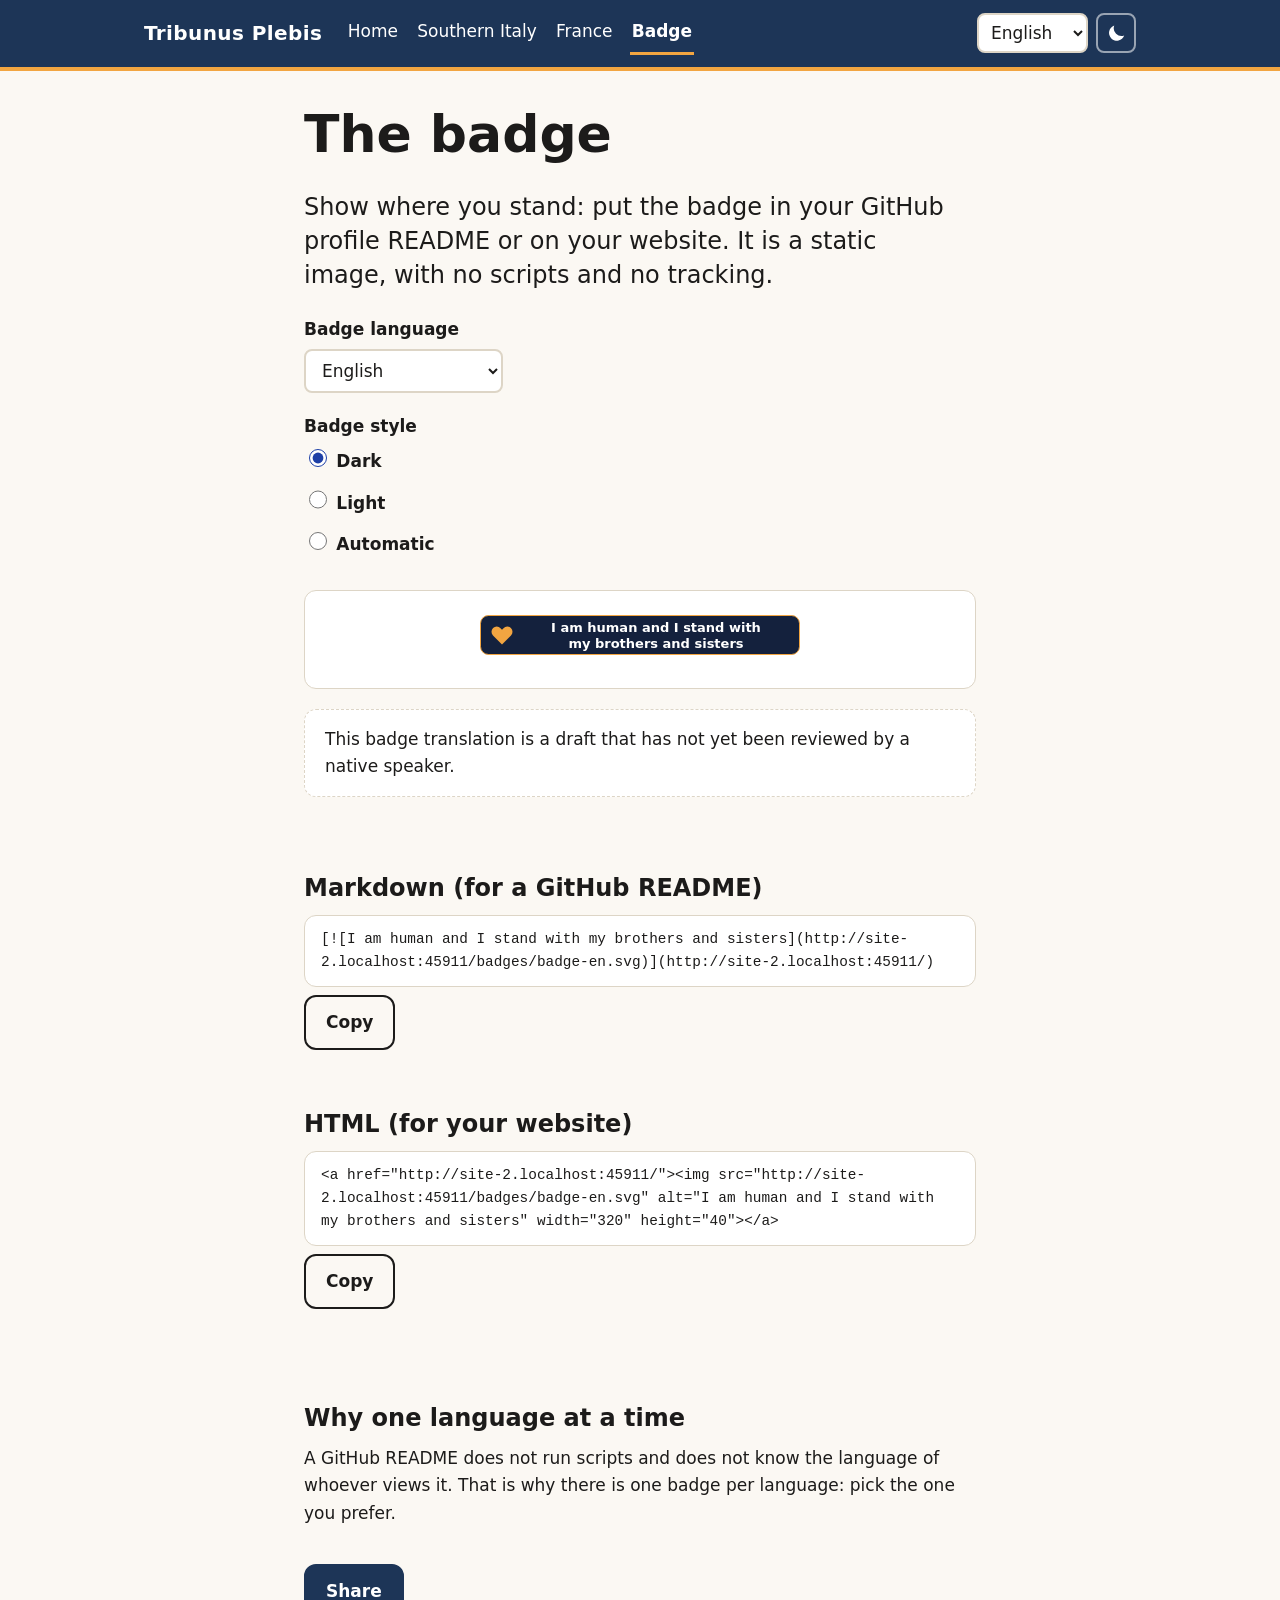
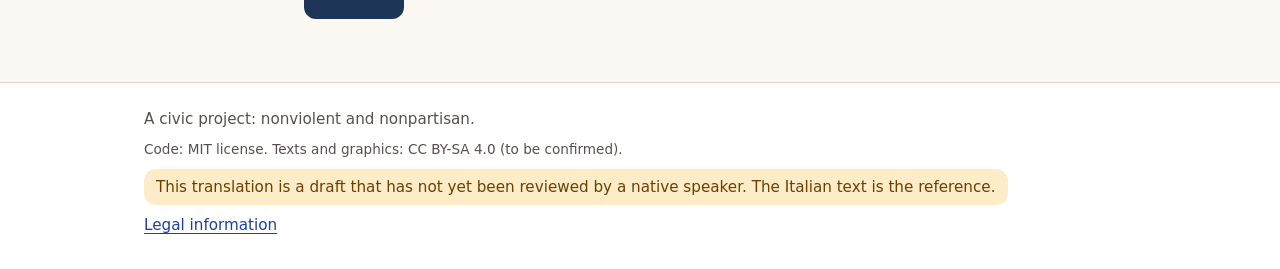
==== badge/index.html @ eb1879fa "Init Tribunus Plebis" ====
<!doctype html>
<html lang="it" dir="ltr" data-root="../">
<head>
  <meta charset="utf-8">
  <meta name="viewport" content="width=device-width, initial-scale=1">
  <meta http-equiv="Content-Security-Policy" content="default-src 'none'; script-src 'self'; style-src 'self'; img-src 'self'; connect-src 'self'; base-uri 'none'; form-action 'none'; require-trusted-types-for 'script'">
  <meta name="referrer" content="strict-origin-when-cross-origin">
  <title>Badge · Tribunus Plebis</title>
  <meta name="description" content="Un sito non violento e non partitico dove le persone di ogni paese si fanno sentire, con fatti verificabili e rispetto reciproco.">
  <meta property="og:type" content="website">
  <meta property="og:site_name" content="Tribunus Plebis">
  <meta property="og:locale" content="it_IT">
  <meta property="og:title" content="Siamo umani · Tribunus Plebis">
  <meta property="og:description" content="Un sito non violento e non partitico dove le persone di ogni paese si fanno sentire, con fatti verificabili e rispetto reciproco.">
  <meta property="og:image" content="__SITE_URL__/assets/img/social.png">
  <meta property="og:image:width" content="1200">
  <meta property="og:image:height" content="630">
  <meta property="og:image:alt" content="Siamo umani. Siamo tutti fratelli e sorelle, da New York a Kiev, da Mosca a Tokyo, da Roma a Sydney.">
  <meta name="twitter:card" content="summary_large_image">
  <meta name="twitter:image" content="__SITE_URL__/assets/img/social.png">
  <link rel="icon" href="../assets/img/favicon.svg" type="image/svg+xml">
  <link rel="stylesheet" href="../assets/css/style.css">
  <script src="../assets/js/theme-init.js"></script>
  <script type="module" src="../assets/js/badge.js"></script>
</head>
<body data-page="badge" data-title="badge.docTitle">
  <main id="main" tabindex="-1">
    <noscript>
      <div class="container"><p class="notice">
        <span lang="it">Questo sito richiede JavaScript.</span> /
        <span lang="en">This site requires JavaScript.</span> /
        <span lang="fr">Ce site nécessite JavaScript.</span>
      </p></div>
    </noscript>

    <div class="container prose">
      <h1 data-i18n="badge.h1"></h1>
      <p class="lead" data-i18n="badge.intro"></p>

      <div class="badge-tool">
        <div class="field">
          <label for="badge-lang" data-i18n="badge.language"></label>
          <select id="badge-lang"></select>
        </div>

        <fieldset class="field style-field">
          <legend data-i18n="badge.styleTitle"></legend>
          <label class="choice"><input type="radio" name="badge-style" value="dark" checked> <span data-i18n="badge.styleDark"></span></label>
          <label class="choice"><input type="radio" name="badge-style" value="light"> <span data-i18n="badge.styleLight"></span></label>
          <label class="choice"><input type="radio" name="badge-style" value="auto"> <span data-i18n="badge.styleAuto"></span></label>
          <p id="style-note" class="muted" hidden data-i18n="badge.styleAutoNote"></p>
        </fieldset>

        <section class="badge-preview" aria-labelledby="preview-title">
          <h2 id="preview-title" class="visually-hidden" data-i18n="badge.preview"></h2>
          <a id="badge-link" href="../"><img id="badge-preview" src="../badges/badge-it.svg" alt="" width="320" height="40"></a>
          <div id="badge-compare" class="badge-compare" hidden>
            <figure>
              <a href="../"><img id="badge-preview-dark" src="../badges/badge-it.svg" alt="" width="320" height="40"></a>
              <figcaption data-i18n="badge.previewDark"></figcaption>
            </figure>
            <figure>
              <a href="../"><img id="badge-preview-light" src="../badges/badge-it-light.svg" alt="" width="320" height="40"></a>
              <figcaption data-i18n="badge.previewLight"></figcaption>
            </figure>
          </div>
        </section>

        <p id="badge-draft" class="notice" hidden>
          <span data-i18n="badge.draftNote"></span>
          <span id="badge-progress"></span>
          <a id="badge-review-link" data-repo-path="issues/new?template=conferma-badge.yml" hidden data-i18n="badge.reviewCta"></a>
        </p>
        <p id="badge-reviewed" class="notice notice-ok" hidden data-i18n="badge.reviewedNote"></p>

        <p id="local-note" class="notice" hidden data-i18n="badge.localNote"></p>

        <section id="md-section" aria-labelledby="md-title">
          <h2 id="md-title" data-i18n="badge.markdownTitle"></h2>
          <pre class="snippet"><code id="snippet-markdown"></code></pre>
          <button type="button" class="button secondary" id="copy-markdown" data-i18n="badge.copy"></button>
        </section>

        <section aria-labelledby="html-title">
          <h2 id="html-title" data-i18n="badge.htmlTitle"></h2>
          <pre class="snippet"><code id="snippet-html"></code></pre>
          <button type="button" class="button secondary" id="copy-html" data-i18n="badge.copy"></button>
        </section>

        <p id="copy-status" class="muted" role="status" aria-live="polite"></p>

        <section aria-labelledby="why-title">
          <h2 id="why-title" data-i18n="badge.whyTitle"></h2>
          <p data-i18n="badge.why"></p>
        </section>

        <section class="share-block" data-i18n-attr="aria-label:share.button">
          <button type="button" class="button" id="share-button" data-i18n="share.button"></button>
          <p id="share-status" class="muted" role="status" aria-live="polite"></p>
        </section>
      </div>
    </div>
  </main>
</body>
</html>
---- assets/css/style.css ----
/* Tribunus Plebis — stile base. System font stack, nessun font esterno.
   Proprietà logiche (inline-start/end) ovunque: il layout si specchia da solo con dir="rtl". */

:root {
  --bg: #fbf8f3;
  --surface: #ffffff;
  --ink: #1c1b1a;
  --muted: #55514a;
  --line: #ddd5c6;
  --brand: #1d3557;
  --on-brand: #ffffff;
  --accent: #f2a541;
  --link: #1d3fa6;
  --ok-bg: #e3f3e6;
  --ok-ink: #14532d;
  --warn-bg: #fdecc8;
  --warn-ink: #6b3f00;
  --focus: #0b57d0;
  --btn-bg: #1d3557;
  --btn-ink: #ffffff;
  --radius: 0.75rem;
  --gutter: 1rem;
  --font: system-ui, -apple-system, "Segoe UI", Roboto, "Helvetica Neue", Arial, "Noto Sans", sans-serif;
  color-scheme: light dark;
}

:root[data-theme="light"] { color-scheme: light; }

/* Tema scuro: DUE blocchi con gli stessi colori (scripts/check.mjs controlla che restino identici).
   Il primo vale per chi ha il sistema in scuro e non ha scelto nulla; il secondo per chi ha scelto «scuro» col pulsante. */
@media (prefers-color-scheme: dark) {
  :root:not([data-theme="light"]) {
    --bg: #121316;
    --surface: #1b1d22;
    --ink: #ecebe8;
    --muted: #b4afa5;
    --line: #34363d;
    --brand: #0f1d33;
    --on-brand: #ffffff;
    --accent: #f2a541;
    --link: #a9c4ff;
    --ok-bg: #12301d;
    --ok-ink: #b8e8c4;
    --warn-bg: #3a2c0b;
    --warn-ink: #ffdca1;
    --focus: #8ab4ff;
    --btn-bg: #a9c4ff;
    --btn-ink: #0f1d33;
  }
}

:root[data-theme="dark"] {
  color-scheme: dark;
  --bg: #121316;
  --surface: #1b1d22;
  --ink: #ecebe8;
  --muted: #b4afa5;
  --line: #34363d;
  --brand: #0f1d33;
  --on-brand: #ffffff;
  --accent: #f2a541;
  --link: #a9c4ff;
  --ok-bg: #12301d;
  --ok-ink: #b8e8c4;
  --warn-bg: #3a2c0b;
  --warn-ink: #ffdca1;
  --focus: #8ab4ff;
  --btn-bg: #a9c4ff;
  --btn-ink: #0f1d33;
}

*, *::before, *::after { box-sizing: border-box; }

/* L'attributo hidden deve vincere anche su classi che impostano display (es. .button). */
[hidden] { display: none !important; }

html { -webkit-text-size-adjust: 100%; }

body {
  margin: 0;
  background: var(--bg);
  color: var(--ink);
  font-family: var(--font);
  font-size: 1.0625rem;
  line-height: 1.6;
}

img, svg { max-inline-size: 100%; height: auto; }

h1, h2, h3, h4 { line-height: 1.2; margin-block: 0 0.5em; text-wrap: balance; }
h1 { font-size: clamp(2rem, 6vw, 3.25rem); }
h2 { font-size: clamp(1.5rem, 4vw, 2rem); margin-block-start: 2.5rem; }
h3 { font-size: 1.25rem; }
h4 { font-size: 1.1rem; }
p, ul, ol { margin-block: 0 1em; }

a { color: var(--link); text-underline-offset: 0.18em; }
a:hover { text-decoration-thickness: 0.15em; }

:focus-visible { outline: 3px solid var(--focus); outline-offset: 3px; border-radius: 2px; }

.container { max-inline-size: 64rem; margin-inline: auto; padding-inline: var(--gutter); }

.visually-hidden {
  position: absolute !important;
  inline-size: 1px; block-size: 1px;
  margin: -1px; padding: 0; border: 0;
  overflow: hidden; clip-path: inset(50%);
  white-space: nowrap;
}

.skip-link {
  position: absolute;
  inset-inline-start: var(--gutter);
  inset-block-start: -4rem;
  background: var(--brand);
  color: var(--on-brand);
  padding: 0.6rem 1rem;
  border-radius: var(--radius);
  z-index: 10;
}
.skip-link:focus { inset-block-start: var(--gutter); }

/* Intestazione */
.site-header { background: var(--brand); color: var(--on-brand); border-block-end: 4px solid var(--accent); }
.header-inner { display: flex; flex-wrap: wrap; align-items: center; gap: 0.5rem 1.5rem; padding-block: 0.75rem; }
.brand { color: var(--on-brand); font-weight: 700; font-size: 1.25rem; text-decoration: none; letter-spacing: 0.02em; }
.site-nav { flex: 1 1 auto; }
.site-nav ul { display: flex; flex-wrap: wrap; gap: 0.25rem 1rem; list-style: none; margin: 0; padding: 0; }
.site-nav a { color: var(--on-brand); text-decoration: none; padding: 0.4rem 0.1rem; border-block-end: 3px solid transparent; display: inline-block; }
.site-nav a:hover { border-block-end-color: rgba(255, 255, 255, 0.6); }
.site-nav a[aria-current="page"] { border-block-end-color: var(--accent); font-weight: 600; }
.site-header :focus-visible { outline-color: #ffffff; }
.lang-select {
  font: inherit;
  color: var(--ink);
  background: var(--surface);
  border: 2px solid var(--line);
  border-radius: 0.5rem;
  padding: 0.35rem 0.5rem;
  min-block-size: 2.5rem;
}

.header-tools { display: flex; align-items: center; gap: 0.5rem; }
.theme-toggle {
  display: inline-flex;
  align-items: center;
  justify-content: center;
  inline-size: 2.5rem;
  block-size: 2.5rem;
  padding: 0;
  color: var(--on-brand);
  background: transparent;
  border: 2px solid rgba(255, 255, 255, 0.55);
  border-radius: 0.5rem;
  cursor: pointer;
}
.theme-toggle:hover { background: rgba(255, 255, 255, 0.14); }
.theme-toggle svg { inline-size: 1.3rem; block-size: 1.3rem; }

/* Contenuto */
main { display: block; padding-block: 2rem 3rem; }
main:focus { outline: none; }
.lead { font-size: clamp(1.2rem, 3vw, 1.5rem); line-height: 1.4; max-inline-size: 40rem; }
.muted { color: var(--muted); font-size: 0.95rem; }
.notice { background: var(--surface); border: 1px dashed var(--line); border-radius: var(--radius); padding: 1rem 1.25rem; }

.hero { padding-block: 1.5rem 1rem; }
.hero h1 { margin-block-end: 0.35em; }
.hero p.sub { max-inline-size: 40rem; color: var(--muted); }

.actions { display: flex; flex-wrap: wrap; gap: 0.75rem; margin-block: 1.5rem; }
.button {
  display: inline-block;
  background: var(--btn-bg);
  color: var(--btn-ink);
  padding: 0.75rem 1.25rem;
  border-radius: var(--radius);
  font-weight: 600;
  text-decoration: none;
  border: 2px solid var(--btn-bg);
  min-block-size: 2.75rem;
}
.button:hover { filter: brightness(1.15); }
.button.secondary { background: transparent; color: var(--ink); border-color: var(--ink); }

/* Manifesto */
.principles { list-style: none; padding: 0; margin: 0; display: grid; gap: 1rem; grid-template-columns: repeat(auto-fit, minmax(16rem, 1fr)); }
.principle { background: var(--surface); border: 1px solid var(--line); border-inline-start: 5px solid var(--accent); border-radius: var(--radius); padding: 1rem 1.25rem; }
.principle h3 { margin-block-end: 0.25em; }
.principle p { margin: 0; }
.principles + .muted { margin-block-start: 1rem; }

.places { display: grid; gap: 1rem; grid-template-columns: repeat(auto-fit, minmax(16rem, 1fr)); }

/* Schede */
.card { background: var(--surface); border: 1px solid var(--line); border-radius: var(--radius); padding: 1rem 1.25rem; }
.card h4 { margin-block-end: 0.35em; }
.card p:last-child { margin-block-end: 0; }
.card-date { color: var(--muted); font-size: 0.9rem; margin-block-end: 0.25em; }
.stack { display: grid; gap: 1rem; }
.grid { display: grid; gap: 1rem; grid-template-columns: repeat(auto-fill, minmax(17rem, 1fr)); }
.stat-group { margin-block-start: 1.5rem; }
.stat-value { font-size: 2rem; font-weight: 700; line-height: 1.1; margin-block-end: 0.15em; color: var(--ink); }
.attribution { font-style: italic; color: var(--muted); }
.source { font-size: 0.95rem; margin-block-start: 0.5rem; }

.tag { display: inline-block; font-size: 0.8rem; font-weight: 600; padding: 0.1rem 0.55rem; border-radius: 999px; margin-inline-start: 0.25rem; white-space: nowrap; }
.tag-ok { background: var(--ok-bg); color: var(--ok-ink); }
.tag-warn { background: var(--warn-bg); color: var(--warn-ink); }

/* Italia – Sud */
.slogan {
  background: var(--brand);
  color: var(--on-brand);
  border-inline-start: 8px solid var(--accent);
  border-radius: var(--radius);
  padding: 1.25rem 1.5rem;
  font-size: clamp(1.25rem, 4vw, 1.9rem);
  font-weight: 800;
  line-height: 1.25;
  margin-block: 1rem 1.5rem;
  letter-spacing: 0.01em;
}
.legend { background: var(--surface); border: 1px solid var(--line); border-radius: var(--radius); padding: 0.75rem 1.25rem; }
.legend h2 { margin-block-start: 0; font-size: 1.15rem; }
.legend ul { margin-block-end: 0; }

/* Il coro */
.chorus-count { font-size: 1.35rem; font-weight: 700; margin-block-end: 0.25em; }
.chorus-list { list-style: none; margin: 1rem 0 0; padding: 0; display: flex; flex-wrap: wrap; gap: 0.5rem; }
.chorus-list li { background: var(--surface); border: 1px solid var(--line); border-radius: 999px; padding: 0.3rem 0.9rem; overflow-wrap: anywhere; }
.chorus-list .place { color: var(--muted); font-size: 0.9em; margin-inline-start: 0.5em; }
.chorus-list .place::before { content: "· "; }

/* Badge */
.badge-tool { display: grid; gap: 1.25rem; }
.badge-preview { background: var(--surface); border: 1px solid var(--line); border-radius: var(--radius); padding: 1.5rem; text-align: center; }
.badge-preview img { display: inline-block; inline-size: 320px; block-size: auto; max-inline-size: 100%; }
.style-field { border: 0; margin: 0; padding: 0; }
.style-field legend { font-weight: 600; margin-block-end: 0.35rem; padding: 0; }
.choice { display: inline-flex; align-items: center; gap: 0.4rem; margin-inline-end: 1.25rem; min-block-size: 2.25rem; }
.choice input { inline-size: 1.15rem; block-size: 1.15rem; accent-color: var(--link); }
.badge-compare { display: flex; flex-wrap: wrap; justify-content: center; gap: 1.5rem; }
.badge-compare figure { margin: 0; }
.badge-compare figcaption { color: var(--muted); font-size: 0.9rem; margin-block-start: 0.35rem; }
.notice-ok { background: var(--ok-bg); color: var(--ok-ink); border: 1px solid var(--ok-ink); }
.snippet { margin: 0 0 0.5rem; padding: 0.75rem 1rem; background: var(--surface); border: 1px solid var(--line); border-radius: var(--radius); overflow-x: auto; font-size: 0.9rem; direction: ltr; text-align: start; }
.snippet code { font-family: ui-monospace, SFMono-Regular, Menlo, Consolas, monospace; white-space: pre-wrap; overflow-wrap: anywhere; }
.field label { display: block; font-weight: 600; margin-block-end: 0.35rem; }
.field select { font: inherit; color: var(--ink); background: var(--surface); border: 2px solid var(--line); border-radius: 0.5rem; padding: 0.5rem 0.75rem; min-block-size: 2.75rem; min-inline-size: 12rem; }
.button-row { display: flex; align-items: center; gap: 0.75rem; flex-wrap: wrap; }
button.button { font: inherit; font-weight: 600; cursor: pointer; }

/* Pagine di testo (partecipa, legale) */
.prose { max-inline-size: 44rem; }
.prose h2 { font-size: 1.5rem; }
.prose li { margin-block-end: 0.35em; }
.toc { background: var(--surface); border: 1px solid var(--line); border-radius: var(--radius); padding: 0.75rem 1.25rem; }
.toc ul { margin-block-end: 0; }
.legal-text .todo { background: var(--warn-bg); color: var(--warn-ink); padding: 0 0.3em; border-radius: 0.25em; font-weight: 600; }
.legal-text section { scroll-margin-block-start: 1rem; }

/* Piè di pagina */
.site-footer { background: var(--surface); border-block-start: 1px solid var(--line); padding-block: 1.5rem; color: var(--muted); font-size: 0.95rem; }
.site-footer p { margin-block-end: 0.5rem; }
.footer-small { font-size: 0.85rem; }
.footer-draft { color: var(--warn-ink); background: var(--warn-bg); display: inline-block; padding: 0.35rem 0.75rem; border-radius: var(--radius); }
.footer-draft[hidden] { display: none; }
.footer-links { display: flex; gap: 1.25rem; flex-wrap: wrap; margin-block-end: 0; }

@media (prefers-reduced-motion: reduce) {
  *, *::before, *::after { animation: none !important; transition: none !important; scroll-behavior: auto !important; }
}

@media print {
  .site-header, .site-footer, .skip-link, .actions { display: none; }
  body { background: #fff; color: #000; }
}
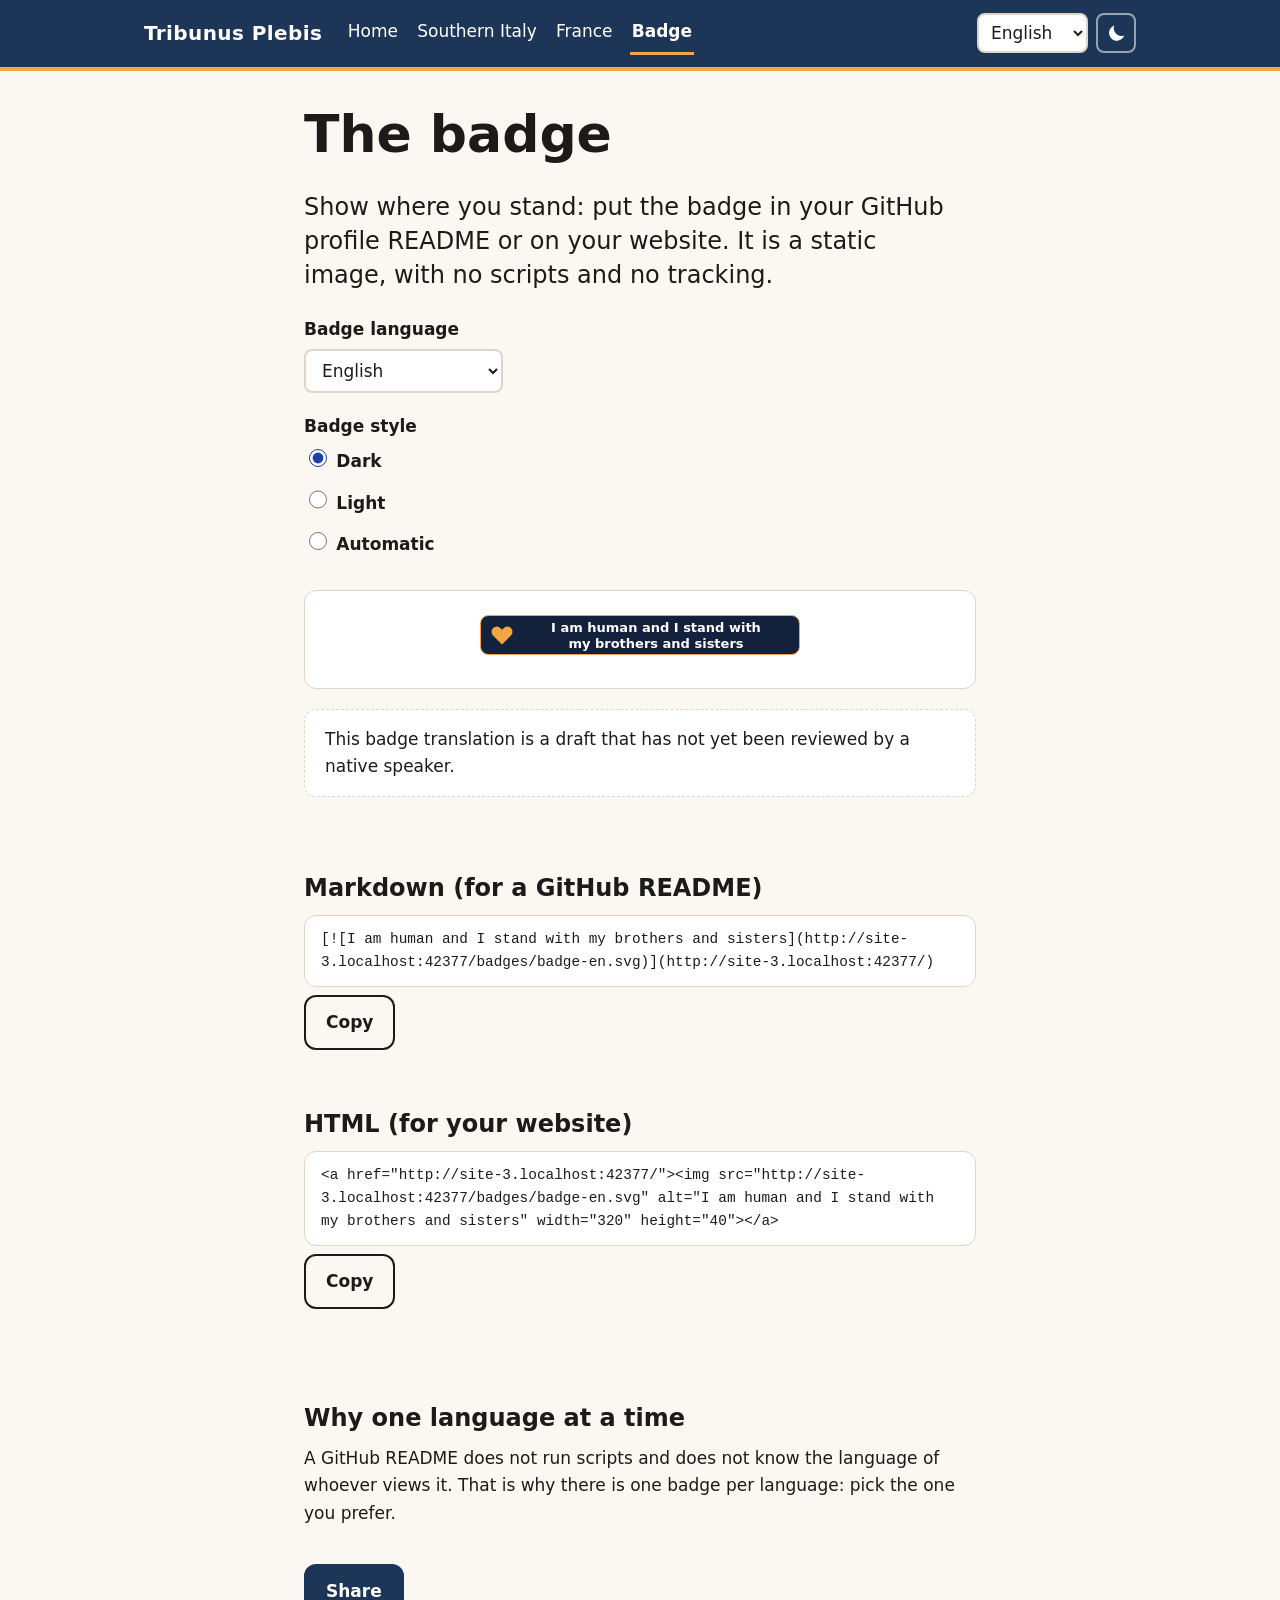
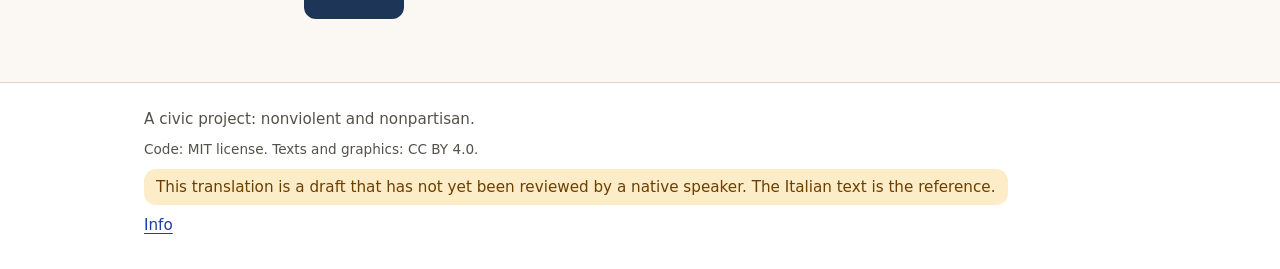
==== commit 0f72b357: "Translate issue forms, SECURITY and license notes to English Co-Authored-By: Claude Sonnet 5.5 <nore" ====
--- a/badge/index.html
+++ b/badge/index.html
@@ -69,7 +69,7 @@
         <p id="badge-draft" class="notice" hidden>
           <span data-i18n="badge.draftNote"></span>
           <span id="badge-progress"></span>
-          <a id="badge-review-link" data-repo-path="issues/new?template=conferma-badge.yml" hidden data-i18n="badge.reviewCta"></a>
+          <a id="badge-review-link" data-repo-path="issues/new?template=badge-review.yml" hidden data-i18n="badge.reviewCta"></a>
         </p>
         <p id="badge-reviewed" class="notice notice-ok" hidden data-i18n="badge.reviewedNote"></p>
 
--- a/assets/css/style.css
+++ b/assets/css/style.css
@@ -252,14 +252,14 @@
 .button-row { display: flex; align-items: center; gap: 0.75rem; flex-wrap: wrap; }
 button.button { font: inherit; font-weight: 600; cursor: pointer; }
 
-/* Pagine di testo (partecipa, legale) */
+/* Pagine di testo (info) */
 .prose { max-inline-size: 44rem; }
 .prose h2 { font-size: 1.5rem; }
 .prose li { margin-block-end: 0.35em; }
 .toc { background: var(--surface); border: 1px solid var(--line); border-radius: var(--radius); padding: 0.75rem 1.25rem; }
 .toc ul { margin-block-end: 0; }
-.legal-text .todo { background: var(--warn-bg); color: var(--warn-ink); padding: 0 0.3em; border-radius: 0.25em; font-weight: 600; }
-.legal-text section { scroll-margin-block-start: 1rem; }
+.info-text .todo { background: var(--warn-bg); color: var(--warn-ink); padding: 0 0.3em; border-radius: 0.25em; font-weight: 600; }
+.info-text section { scroll-margin-block-start: 1rem; }
 
 /* Piè di pagina */
 .site-footer { background: var(--surface); border-block-start: 1px solid var(--line); padding-block: 1.5rem; color: var(--muted); font-size: 0.95rem; }
